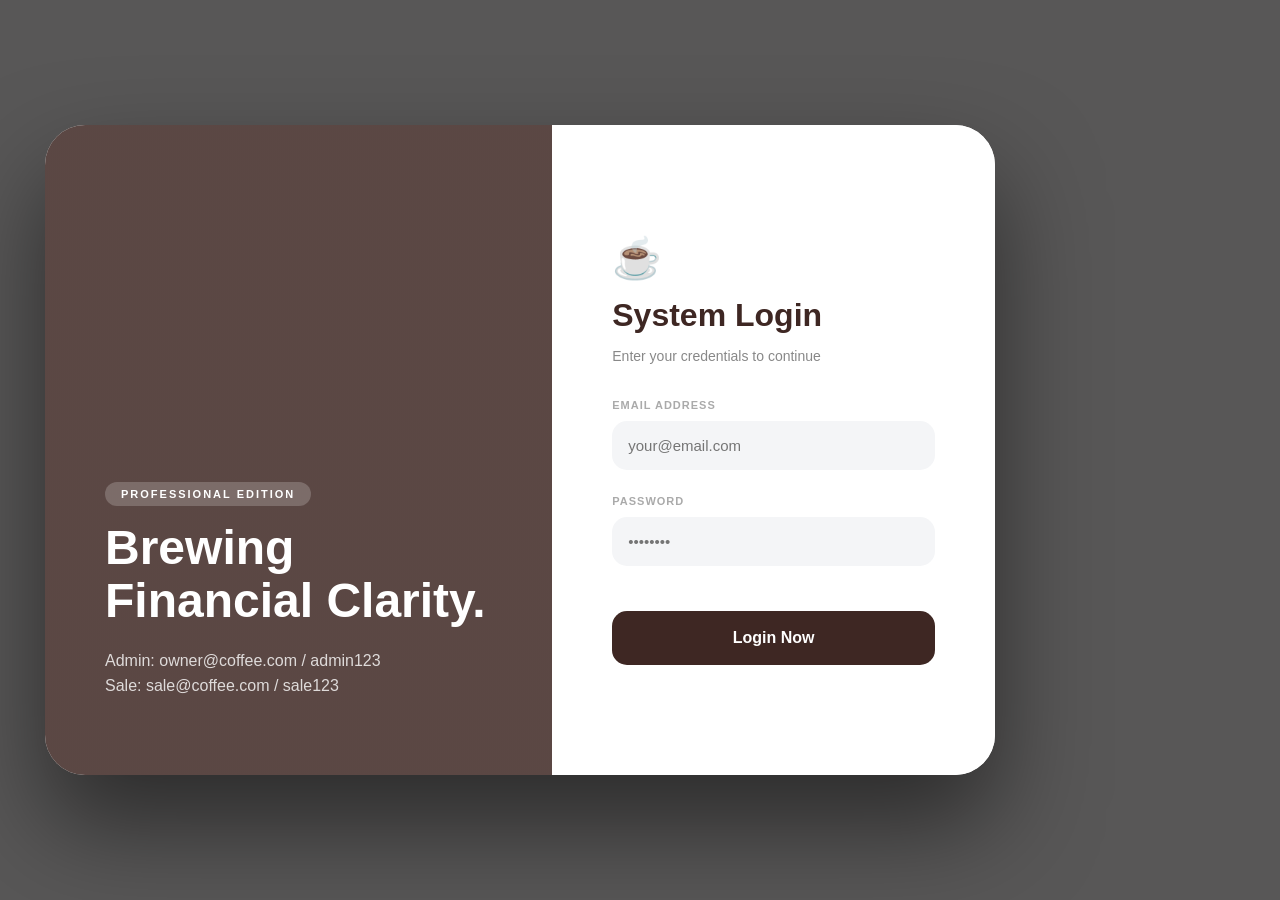
==== index.html @ 0434056c "Initial upload of Coffee Shop Analysis project" ====
<!DOCTYPE html>
<html lang="en">
<head>
    <meta charset="UTF-8">
    <meta name="viewport" content="width=device-width, initial-scale=1.0">
    <title>Coffee Cashflow - Submission System</title>
    <link rel="stylesheet" href="https://cdnjs.cloudflare.com/ajax/libs/font-awesome/6.4.0/css/all.min.css">
    <link rel="stylesheet" href="style.css">
    <link rel="stylesheet" href="side.css">
</head>
<body>
    <div class="overlay"></div>

    <div id="login-section" class="auth-container">
        <div class="premium-login-box">
            <div class="login-visual">
                <div class="visual-content">
                    <span class="brand-badge">Professional Edition</span>
                    <h2>Brewing Financial Clarity.</h2>
                    <p>Admin: owner@coffee.com / admin123<br>Sale: sale@coffee.com / sale123</p>
                </div>
            </div>
            <div class="login-form-area">
                <div class="form-inner">
                    <div class="logo-area">
                        <div class="coffee-icon">☕</div>
                        <h1>System Login</h1>
                        <p>Enter your credentials to continue</p>
                    </div>
                    <form id="loginForm">
                        <div class="form-group-premium">
                            <label>Email Address</label>
                            <div class="input-wrapper">
                                <input type="email" id="loginEmail" placeholder="your@email.com" required>
                            </div>
                        </div>
                        <div class="form-group-premium">
                            <label>Password</label>
                            <div class="input-wrapper">
                                <input type="password" id="loginPassword" placeholder="••••••••" required>
                            </div>
                        </div>
                        <button type="submit" class="btn-luxury">Login Now</button>
                    </form>
                </div>
            </div>
        </div>
    </div>

    <div id="sidebar-nav" class="sidebar hidden">
        <div class="user-profile">
            <img src="https://cdn-icons-png.flaticon.com/512/3135/3135715.png" alt="User">
            <span class="user-name" id="role-text">User</span>
        </div>
        <ul>
            <li><a href="javascript:void(0)" onclick="showSection('dashboard')"><i class="fa-solid fa-house"></i><span class="text">Dashboard</span></a></li>
            <li><a href="javascript:void(0)" onclick="showSection('expense-page')"><i class="fas fa-file-alt"></i><span class="text">Manage Expense</span></a></li>
            <li><a href="javascript:void(0)" onclick="showSection('income-page')"><i class="fas fa-file-invoice-dollar"></i><span class="text">Manage Income</span></a></li>
            <li><a href="javascript:void(0)" onclick="showSection('budget-page')"><i class="fas fa-wallet"></i> <span class="text">Manage Budget</span> </a></li>
            <li><a href="javascript:void(0)" onclick="showSection('report-page')"><i class="fas fa-paper-plane"></i><span class="text" id="report-link-text">Reports</span></a></li>
            <li><a href="javascript:void(0)" onclick="location.reload()"><i class="fas fa-sign-out-alt"></i><span class="text">Logout</span></a></li>
        </ul>
    </div>

    <div id="dashboard-section" class="hidden">
        
        <div id="dashboard" class="page-section active-section">
            <header class="dash-header">
                <h1 id="dash-title">Business Dashboard</h1>
                <p id="user-display">Logged in as Administrator</p>
            </header>
            <div class="card-grid">
                <div class="summary-card dark-espresso" id="balance-card"><h4>Current Balance</h4><p id="card-remaining">$0</p></div>
                <div class="summary-card caramel-brown"><h4>Total Expenses</h4><p id="card-total">$0</p></div>
                <div class="summary-card mocha-light"><h4>Total Income</h4><p id="card-income">$0</p></div>
                <div class="summary-card mocha-light"><h4>Budget</h4><p id="card-income">$1000000</p></div>
            </div>
            <div class="table-container">
                <h3>Recent Activity</h3>
                <table>
                    <thead><tr><th>Description</th><th>Category</th><th>Date</th><th>Payer</th><th>Amount</th></tr></thead>
                    <tbody id="expense-rows"></tbody>
                </table>
            </div>
        </div>
<!--expense-->
        <div id="expense-page" class="page-section">
            <div class="manage-expense-card">
                <h2 style="color: #3e2723;"><i class="fas fa-plus-circle"></i> Input Daily Expense Records</h2>
                <div class="action-bar" style="margin: 20px 0; display: flex; gap: 10px;">
                    <button class="btn-action btn-new" onclick="addNewRow()">+ Add Row</button>
                    <button class="btn-action btn-del" id="master-del-btn" onclick="deleteSelectedRows()">Remove Selected</button>
                </div>
                <form id="bulkExpenseForm" onsubmit="saveFromPage(event)">
                    <table class="premium-table">
                        <thead>
                            <tr>
                                <th style="width: 40px;"><input type="checkbox" id="selectAll" onclick="toggleSelectAll(this)"></th>
                                <th>Description</th><th>Category</th><th>Date</th><th>Payer</th><th>Amount ($)</th>
                            </tr>
                        </thead>
                        <tbody id="input-rows"></tbody>
                    </table>
                    <div style="margin-top: 30px; text-align: right;">
                        <button type="submit" class="btn-action btn-save">Confirm & Save Entries</button>
                    </div>
                </form>

                <hr style="margin: 50px 0; border: 0; border-top: 2px dashed #ddd;">
                <h2 style="color: #3e2723;"><i class="fas fa-history"></i> Current Expense Records</h2>
                <div class="table-container">
                    <table class="premium-table">
                        <thead>
                            <tr>
                                <th style="width: 40px;"></th>
                                <th>Description</th><th>Category</th><th>Date</th><th>Payer</th><th>Amount</th><th>Action</th>
                            </tr>
                        </thead>
                        <tbody id="history-rows-manage"></tbody>
                    </table>
                </div>
            </div>
        </div><!--expense-->
        <!--income-->
         <div id="income-page" class="page-section">
    <div class="manage-income-card">
        <h2 style="color: #3e2723;">
            <i class="fas fa-plus-circle"></i> Input Daily Income Records
        </h2>

        <div class="action-bar" style="margin: 20px 0; display: flex; gap: 10px;">
            <button class="btn-action btn-new" onclick="addNewIncomeRow()">+ Add Row</button>
            <button class="btn-action btn-del" id="master-del-btn" onclick="deleteSelectedIncomeRows()">Remove Selected</button>
        </div>

        <form id="bulkIncomeForm" onsubmit="saveIncomeFromPage(event)">
            <table class="premium-table">
                <thead>
                    <tr>
                        <th style="width: 40px;">
                            <input type="checkbox" id="selectAllIncome" onclick="toggleSelectAllIncome(this)">
                        </th>
                        <th>Description</th>
                        <th>Category</th>
                        <th>Date</th>
                        <th>Receiver</th>
                        <th>Amount ($)</th>
        
                    </tr>
                </thead>
                <tbody id="income-input-rows"></tbody>
            </table>

            <div style="margin-top: 30px; text-align: right;">
                <button type="submit" class="btn-action btn-save">
                    Confirm & Save Income
                </button>
            </div>
        </form>

        <hr style="margin: 50px 0; border: 0; border-top: 2px dashed #ddd;">

        <h2 style="color: #3e2723;">
            <i class="fas fa-history"></i> Current Income Records
        </h2>

        <div class="table-container">
            <table class="premium-table">
                <thead>
                    <tr>
                        <th style="width: 40px;"></th>
                        <th>Description</th>
                        <th>Category</th>
                        <th>Date</th>
                        <th>Receiver</th>
                        <th>Amount</th>
                        <th>Action</th>
                    </tr>
                </thead>
                <tbody id="income-history-rows"></tbody>
            </table>
        </div>
    </div>
</div>
<!--income-->

        <div id="report-page" class="page-section">
            <div class="report-container" id="report-content-area">
                </div>
        </div>
    </div>

    <script src="newscript.js"></script>
</body>
</html>
---- style.css ----
@import url('https://fonts.googleapis.com/css2?family=Poppins:wght@300;400;600;700&display=swap');

:root {
    --dark-coffee: #3e2723;
    --mid-coffee: #5d4037;
    --light-coffee: #8d6e63;
    --accent-coffee: #d7ccc8;
    --golden-oak: #b08968;
    --bg-soft: #fdfaf9;
}

* { box-sizing: border-box; }
body { font-family: 'Poppins', sans-serif; margin: 0; background: var(--bg-soft); overflow-x: hidden; }
.hidden { display: none !important; }

/* BACKGROUND OVERLAY */
.overlay { 
    position: fixed; top:0; left:0; width:100%; height:100%; 
    background: linear-gradient(rgba(0,0,0,0.65), rgba(0,0,0,0.65)), url('https://images.unsplash.com/photo-1495474472287-4d71bcdd2085?auto=format&fit=crop&w=1350&q=80'); 
    background-size: cover; z-index: -1; 
}

/* --- 1. PREMIUM SPLIT-SCREEN LOGIN --- */
.auth-container { height: 100vh; display: flex; justify-content: center; align-items: center; padding: 20px; }
.premium-login-box {
    display: flex;
    width: 1000px; 
    max-width: 95%;
    height: 650px;
    background: white;
    border-radius: 40px;
    overflow: hidden;
    box-shadow: 0 50px 100px rgba(0,0,0,0.5);
}

.login-visual {
    flex: 1.2;
    background: linear-gradient(rgba(62, 39, 35, 0.85), rgba(62, 39, 35, 0.85)), 
                url('https://images.unsplash.com/photo-1495474472287-4d71bcdd2085?auto=format&fit=crop&w=800&q=80');
    background-size: cover;
    background-position: center;
    padding: 60px;
    display: flex;
    align-items: flex-end;
    color: white;
}

.brand-badge {
    background: rgba(255,255,255,0.2);
    padding: 6px 16px;
    border-radius: 20px;
    font-size: 11px;
    letter-spacing: 2px;
    text-transform: uppercase;
    font-weight: 600;
}

.login-visual h2 { font-size: 48px; margin: 20px 0; line-height: 1.1; font-weight: 700; }
.login-visual p { opacity: 0.8; font-size: 16px; max-width: 320px; line-height: 1.6; }

.login-form-area { flex: 1; padding: 60px; display: flex; align-items: center; justify-content: center; background: white; }
.form-inner { width: 100%; max-width: 350px; }
.coffee-icon { font-size: 40px; margin-bottom: 15px; display: block; }
.form-inner h1 { font-size: 32px; color: var(--dark-coffee); margin: 0 0 10px 0; }
.form-inner p { color: #888; margin-bottom: 35px; font-size: 14px; }

.form-group-premium { margin-bottom: 25px; }
.form-group-premium label { font-size: 11px; font-weight: 700; color: #aaa; text-transform: uppercase; margin-bottom: 10px; display: block; letter-spacing: 1px; }
.input-wrapper input {
    width: 100%; padding: 16px; border: none; background: #f4f5f7; border-radius: 15px; font-size: 15px; outline: none; transition: 0.3s;
}
.input-wrapper input:focus { background: #eee; box-shadow: 0 0 0 3px rgba(62, 39, 35, 0.05); }

.btn-luxury {
    width: 100%; padding: 18px; background: var(--dark-coffee); color: white; border: none; border-radius: 15px; font-weight: 600; font-size: 16px; cursor: pointer; transition: 0.3s; margin-top: 20px;
}
.btn-luxury:hover { background: var(--mid-coffee); transform: translateY(-2px); box-shadow: 0 15px 30px rgba(62, 39, 35, 0.2); }
.form-footer { margin-top: 40px; font-size: 11px; color: #ccc; text-align: center; }

/* --- 2. DASHBOARD LAYOUT (CENTERED) --- */
.dashboard-wrapper { min-height: 100vh; display: flex; justify-content: center; align-items: center; padding: 40px 20px; }
.main-dashboard { width: 100%; max-width: 1100px; }
.dash-header { display: flex; justify-content: space-between; align-items: center; margin-bottom: 40px; }
.dash-header h1 { color: var(--dark-coffee); font-size: 32px; margin: 0; }
.logout-btn-top { background: var(--light-coffee); color: white; border: none; padding: 10px 25px; border-radius: 12px; cursor: pointer; font-weight: 600; transition: 0.3s; }
.logout-btn-top:hover { background: var(--dark-coffee); }

/* CARDS */
.card-grid { display: grid; grid-template-columns: repeat(4, 1fr); gap: 20px; margin-bottom: 40px; }
.summary-card { padding: 30px; border-radius: 25px; color: white; text-align: center; box-shadow: 0 10px 25px rgba(0,0,0,0.05); }
.summary-card h4 { margin: 0; font-size: 12px; text-transform: uppercase; opacity: 0.8; letter-spacing: 1px; }
.summary-card p { font-size: 26px; font-weight: bold; margin: 10px 0 0; }

.dark-espresso { background: #2b1d1a; }
.caramel-brown { background: #6f4e37; }
.mocha-light { background: #a67b5b; }
.creamy-latte { background: #d2b48c; color: #3e2723; }

/* TABLE */
.table-container { background: white; padding: 35px; border-radius: 30px; box-shadow: 0 10px 40px rgba(0,0,0,0.04); }
.table-header { display: flex; justify-content: space-between; align-items: center; margin-bottom: 25px; }
.add-expense-btn { background: var(--golden-oak); color: white; border: none; padding: 12px 28px; border-radius: 14px; cursor: pointer; font-weight: 600; transition: 0.3s; }
.add-expense-btn:hover { background: var(--dark-coffee); transform: scale(1.03); }

table { width: 100%; border-collapse: collapse; }
th { text-align: left; padding: 18px; color: #bbb; border-bottom: 2px solid #f8f8f8; font-size: 12px; text-transform: uppercase; letter-spacing: 1px; }
td { padding: 18px; border-bottom: 1px solid #fcfcfc; color: #444; font-size: 14px; }

/* --- 3. PREMIUM MODAL UI --- */
.modal { display: none; position: fixed; z-index: 2000; top: 0; left: 0; width: 100%; height: 100%; background: rgba(39, 25, 22, 0.75); backdrop-filter: blur(10px); }
.modal-content { background: white; width: 580px; margin: 50px auto; border-radius: 40px; box-shadow: 0 40px 80px rgba(0,0,0,0.4); animation: slideUp 0.5s ease-out; overflow: hidden; }
@keyframes slideUp { from { transform: translateY(50px); opacity: 0; } to { transform: translateY(0); opacity: 1; } }

.modal-header-premium { padding: 35px 45px; border-bottom: 1px solid #f5f5f5; display: flex; justify-content: space-between; align-items: center; }
.modal-title h2 { margin: 0; color: var(--dark-coffee); font-size: 24px; }
.modal-title p { margin: 6px 0 0; color: #aaa; font-size: 14px; }
.close-premium { font-size: 30px; color: #ddd; cursor: pointer; transition: 0.3s; }
.close-premium:hover { color: var(--dark-coffee); }

.modal-body-premium { padding: 35px 45px; }
.input-grid-premium { display: grid; grid-template-columns: 1fr 1fr; gap: 25px; margin-top: 25px; }
.input-field-premium { display: flex; flex-direction: column; gap: 10px; }
.input-field-premium label { font-size: 11px; font-weight: 700; color: var(--light-coffee); text-transform: uppercase; letter-spacing: 1px; }
.input-field-premium input, .input-field-premium select { padding: 16px; border: 1.5px solid #f0f0f0; border-radius: 18px; font-family: inherit; font-size: 14px; background: #fafafa; transition: 0.3s; }
.input-field-premium input:focus { outline: none; border-color: var(--golden-oak); background: #fff; }

.modal-footer-premium { padding: 35px 45px; background: #fbfbfb; display: flex; justify-content: flex-end; gap: 20px; border-top: 1px solid #f5f5f5; }
.btn-save-premium { background: var(--dark-coffee); color: white; border: none; padding: 16px 35px; border-radius: 16px; font-weight: 600; cursor: pointer; transition: 0.3s; }
.btn-save-premium:hover { background: #2b1d1a; transform: scale(1.02); box-shadow: 0 10px 20px rgba(0,0,0,0.1); }
.btn-cancel-premium { background: transparent; color: #bbb; border: none; cursor: pointer; font-weight: 600; font-size: 14px; }
/* --- New UI Sections Styling --- */
.page-section { 
    display: none; 
    width: 100%; 
    animation: fadeIn 0.4s ease-in-out;
}

.active-section { 
    display: block; 
}

@keyframes fadeIn {
    from { opacity: 0; transform: translateY(10px); }
    to { opacity: 1; transform: translateY(0); }
}

/* Manage Expense Page Styling */
.manage-expense-card {
    background: white;
    padding: 40px;
    border-radius: 35px;
    box-shadow: 0 15px 45px rgba(0,0,0,0.06);
    margin-top: 20px;
}

.expense-table-input {
    width: 100%;
    margin-top: 30px;
    border-spacing: 0 15px;
    border-collapse: separate;
}

.expense-table-input th {
    color: #999;
    font-size: 11px;
    text-transform: uppercase;
    padding: 10px 20px;
}

.expense-table-input td {
    background: #fdfaf9;
    padding: 15px 20px;
}

.expense-table-input td:first-child { border-radius: 15px 0 0 15px; }
.expense-table-input td:last-child { border-radius: 0 15px 15px 0; }

.expense-table-input input, .expense-table-input select {
    width: 100%;
    border: 1px solid #eee;
    padding: 12px;
    border-radius: 10px;
    background: white;
    font-family: inherit;
}
.income-row-checkbox { transform: scale(1.1);
     cursor: pointer; }

/* Report Page Styling */
.report-container {
    background: white;
    padding: 40px;
    border-radius: 35px;
}

.stats-row {
    display: grid;
    grid-template-columns: repeat(3, 1fr);
    gap: 25px;
    margin: 30px 0;
}

.stat-box {
    padding: 25px;
    border-radius: 20px;
    background: #fff;
    border: 1px solid #f0f0f0;
    transition: 0.3s;
}

.stat-box:hover {
    box-shadow: 0 10px 20px rgba(0,0,0,0.05);
    border-color: var(--light-coffee);
}
---- side.css ----
body { display: flex; background: #fdfaf9; margin: 0; font-family: 'Segoe UI', sans-serif; }
.sidebar { width: 70px; height: 100vh; background: #2b1d1a; position: fixed; left: 0; top: 0; transition: 0.3s; z-index: 1000; overflow: hidden; }
.sidebar:hover { width: 240px; }
#dashboard-section { margin-left: 70px; padding: 40px; transition: 0.3s; width: 100%; }
.sidebar:hover ~ #dashboard-section { margin-left: 240px; }

.sidebar .user-profile { display: flex; align-items: center; padding: 20px 15px; border-bottom: 1px solid rgba(255,255,255,0.1); }
.sidebar .user-profile img { width: 40px; height: 40px; border-radius: 8px; margin-right: 15px; }
.sidebar .user-name { color: white; white-space: nowrap; opacity: 0; transition: 0.3s; }
.sidebar:hover .user-name { opacity: 1; }

.sidebar ul { list-style: none; padding: 10px 0; }
.sidebar ul li a { text-decoration: none; color: #a9abbf; display: flex; align-items: center; padding: 15px 25px; transition: 0.3s; }
.sidebar ul li a i { font-size: 20px; min-width: 30px; }
.sidebar .text { margin-left: 15px; opacity: 0; transition: 0.3s; white-space: nowrap; }
.sidebar:hover .text { opacity: 1; }
.sidebar ul li a:hover { background: #6f4e37; color: white; }

.manage-expense-card, .report-container { background: white; padding: 40px; border-radius: 25px; box-shadow: 0 10px 30px rgba(0,0,0,0.05); }
.premium-table { width: 100%; border-collapse: collapse; }
.premium-table th { background: #5d4037; color: white; padding: 15px; text-align: left; }
.premium-table td { padding: 12px 15px; border-bottom: 1px solid #eee; }

.btn-action { border: none; padding: 12px 25px; border-radius: 10px; cursor: pointer; font-weight: 600; transition: 0.3s; }
.btn-new { background: #b08968; color: white; }
.btn-del { background: #e74c3c; color: white; }
.btn-save { background: #3e2723; color: white; }
.btn-action:hover { transform: translateY(-2px); box-shadow: 0 5px 15px rgba(0,0,0,0.1); }
.delete-icon-btn { background: #fee2e2; color: #ef4444; border: none; padding: 8px 12px; border-radius: 8px; cursor: pointer; }
.hidden { display: none !important; }
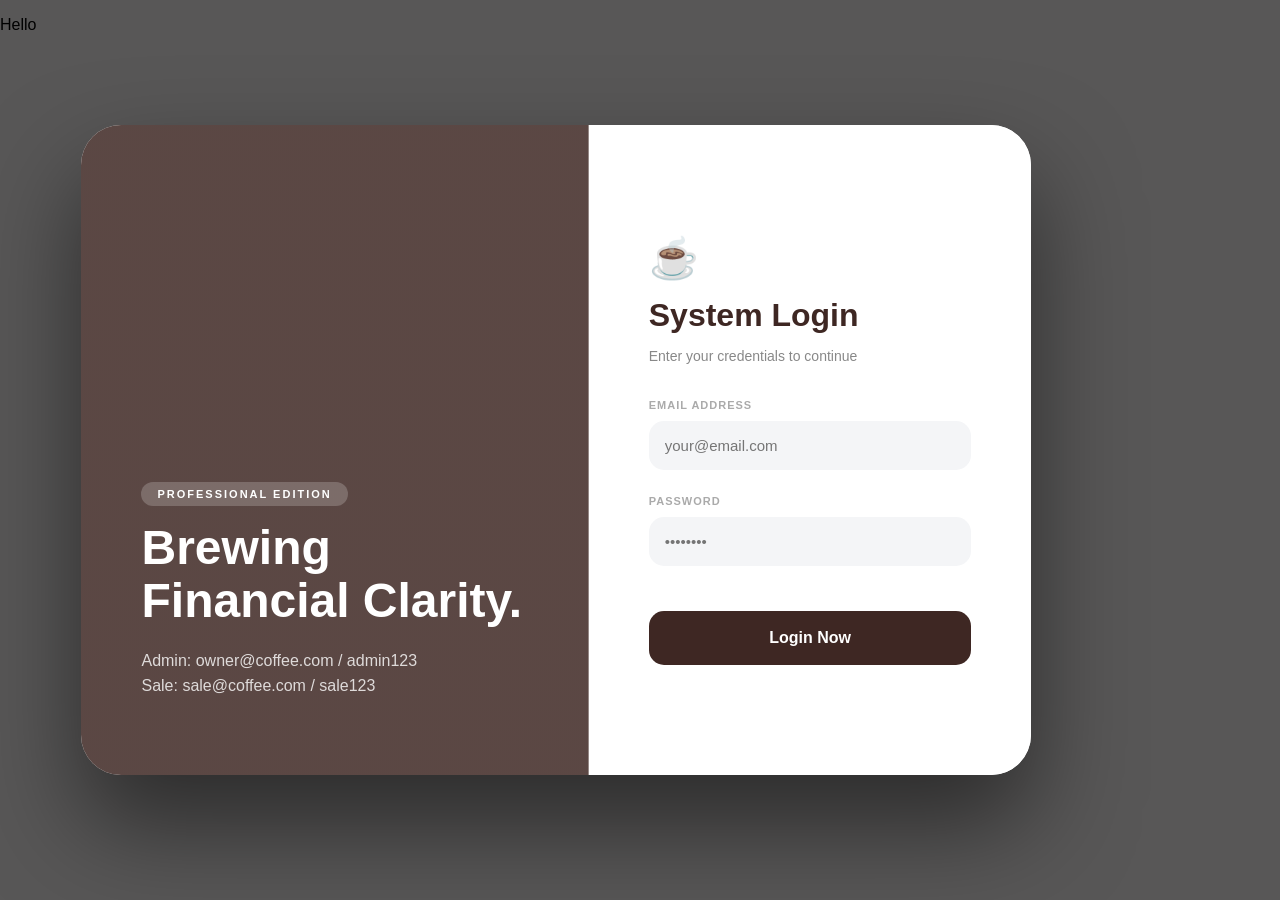
==== commit 4cf7a992: "changed comment in head" ====
--- a/index.html
+++ b/index.html
@@ -1,6 +1,7 @@
 <!DOCTYPE html>
 <html lang="en">
 <head>
+<p>Hello</p>
     <meta charset="UTF-8">
     <meta name="viewport" content="width=device-width, initial-scale=1.0">
     <title>Coffee Cashflow - Submission System</title>
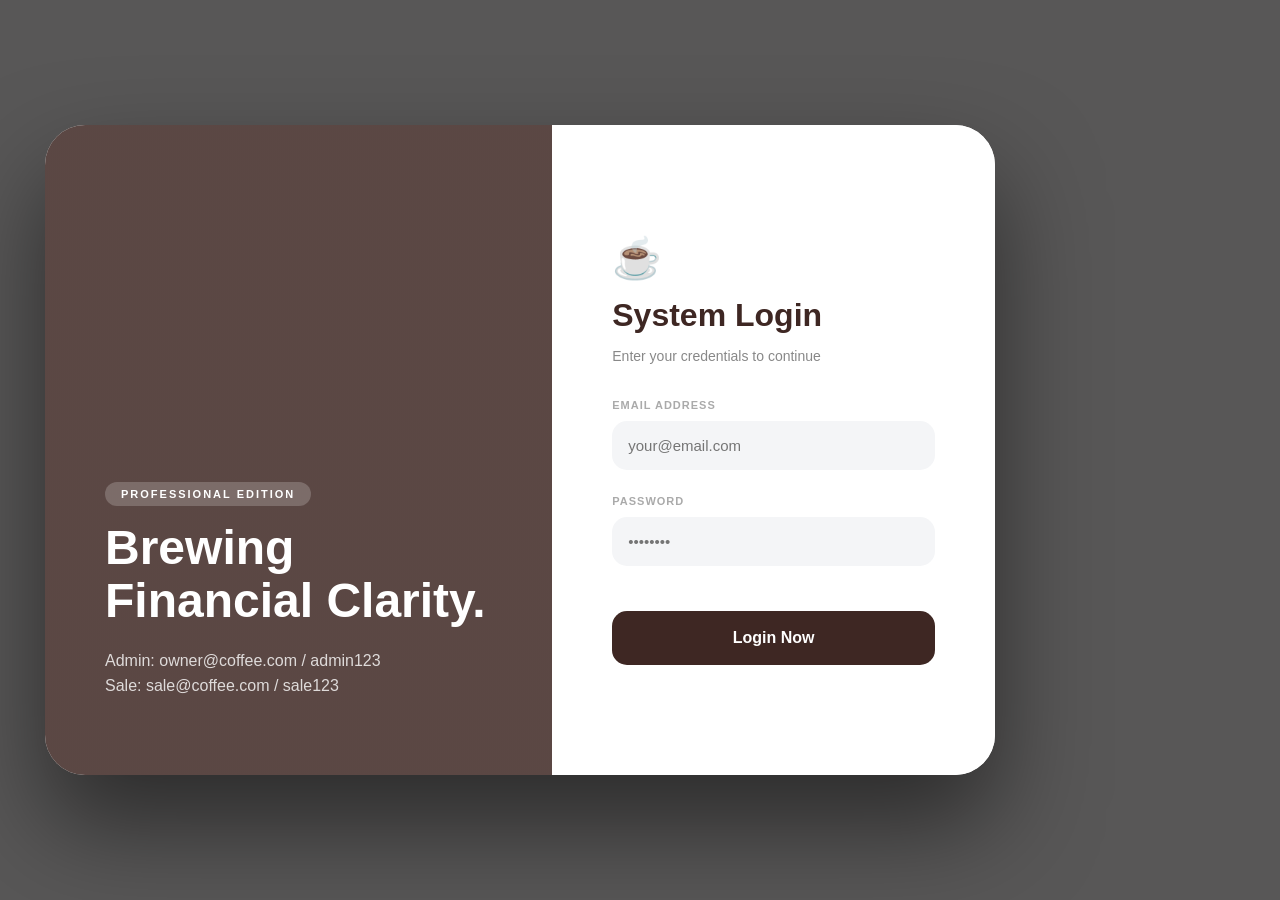
==== commit 3f2c5b58: "Update index.html" ====
--- a/index.html
+++ b/index.html
@@ -1,15 +1,20 @@
+
 <!DOCTYPE html>
 <html lang="en">
 <head>
-<p>Hello</p>
+
+
     <meta charset="UTF-8">
     <meta name="viewport" content="width=device-width, initial-scale=1.0">
     <title>Coffee Cashflow - Submission System</title>
+    
     <link rel="stylesheet" href="https://cdnjs.cloudflare.com/ajax/libs/font-awesome/6.4.0/css/all.min.css">
     <link rel="stylesheet" href="style.css">
     <link rel="stylesheet" href="side.css">
 </head>
+
 <body>
+    
     <div class="overlay"></div>
 
     <div id="login-section" class="auth-container">
@@ -21,6 +26,7 @@
                     <p>Admin: owner@coffee.com / admin123<br>Sale: sale@coffee.com / sale123</p>
                 </div>
             </div>
+         
             <div class="login-form-area">
                 <div class="form-inner">
                     <div class="logo-area">
@@ -55,11 +61,10 @@
         </div>
         <ul>
             <li><a href="javascript:void(0)" onclick="showSection('dashboard')"><i class="fa-solid fa-house"></i><span class="text">Dashboard</span></a></li>
-            <li><a href="javascript:void(0)" onclick="showSection('expense-page')"><i class="fas fa-file-alt"></i><span class="text">Manage Expense</span></a></li>
-            <li><a href="javascript:void(0)" onclick="showSection('income-page')"><i class="fas fa-file-invoice-dollar"></i><span class="text">Manage Income</span></a></li>
+            <li><a href="javascript:openCashEntry()"><i class="fas fa-file-alt"></i><span class="text">Manage cash entry</span></a></li>
             <li><a href="javascript:void(0)" onclick="showSection('budget-page')"><i class="fas fa-wallet"></i> <span class="text">Manage Budget</span> </a></li>
             <li><a href="javascript:void(0)" onclick="showSection('report-page')"><i class="fas fa-paper-plane"></i><span class="text" id="report-link-text">Reports</span></a></li>
-            <li><a href="javascript:void(0)" onclick="location.reload()"><i class="fas fa-sign-out-alt"></i><span class="text">Logout</span></a></li>
+            <li><a href="javascript:void(0)" onclick="logout()"><i class="fas fa-sign-out-alt"></i><span class="text">Logout</span></a></li>
         </ul>
     </div>
 
@@ -84,105 +89,10 @@
                 </table>
             </div>
         </div>
-<!--expense-->
-        <div id="expense-page" class="page-section">
-            <div class="manage-expense-card">
-                <h2 style="color: #3e2723;"><i class="fas fa-plus-circle"></i> Input Daily Expense Records</h2>
-                <div class="action-bar" style="margin: 20px 0; display: flex; gap: 10px;">
-                    <button class="btn-action btn-new" onclick="addNewRow()">+ Add Row</button>
-                    <button class="btn-action btn-del" id="master-del-btn" onclick="deleteSelectedRows()">Remove Selected</button>
-                </div>
-                <form id="bulkExpenseForm" onsubmit="saveFromPage(event)">
-                    <table class="premium-table">
-                        <thead>
-                            <tr>
-                                <th style="width: 40px;"><input type="checkbox" id="selectAll" onclick="toggleSelectAll(this)"></th>
-                                <th>Description</th><th>Category</th><th>Date</th><th>Payer</th><th>Amount ($)</th>
-                            </tr>
-                        </thead>
-                        <tbody id="input-rows"></tbody>
-                    </table>
-                    <div style="margin-top: 30px; text-align: right;">
-                        <button type="submit" class="btn-action btn-save">Confirm & Save Entries</button>
-                    </div>
-                </form>
-
-                <hr style="margin: 50px 0; border: 0; border-top: 2px dashed #ddd;">
-                <h2 style="color: #3e2723;"><i class="fas fa-history"></i> Current Expense Records</h2>
-                <div class="table-container">
-                    <table class="premium-table">
-                        <thead>
-                            <tr>
-                                <th style="width: 40px;"></th>
-                                <th>Description</th><th>Category</th><th>Date</th><th>Payer</th><th>Amount</th><th>Action</th>
-                            </tr>
-                        </thead>
-                        <tbody id="history-rows-manage"></tbody>
-                    </table>
-                </div>
-            </div>
-        </div><!--expense-->
+<!-- Expense page replaced by external app -->
+ 
         <!--income-->
-         <div id="income-page" class="page-section">
-    <div class="manage-income-card">
-        <h2 style="color: #3e2723;">
-            <i class="fas fa-plus-circle"></i> Input Daily Income Records
-        </h2>
-
-        <div class="action-bar" style="margin: 20px 0; display: flex; gap: 10px;">
-            <button class="btn-action btn-new" onclick="addNewIncomeRow()">+ Add Row</button>
-            <button class="btn-action btn-del" id="master-del-btn" onclick="deleteSelectedIncomeRows()">Remove Selected</button>
-        </div>
-
-        <form id="bulkIncomeForm" onsubmit="saveIncomeFromPage(event)">
-            <table class="premium-table">
-                <thead>
-                    <tr>
-                        <th style="width: 40px;">
-                            <input type="checkbox" id="selectAllIncome" onclick="toggleSelectAllIncome(this)">
-                        </th>
-                        <th>Description</th>
-                        <th>Category</th>
-                        <th>Date</th>
-                        <th>Receiver</th>
-                        <th>Amount ($)</th>
-        
-                    </tr>
-                </thead>
-                <tbody id="income-input-rows"></tbody>
-            </table>
-
-            <div style="margin-top: 30px; text-align: right;">
-                <button type="submit" class="btn-action btn-save">
-                    Confirm & Save Income
-                </button>
-            </div>
-        </form>
-
-        <hr style="margin: 50px 0; border: 0; border-top: 2px dashed #ddd;">
-
-        <h2 style="color: #3e2723;">
-            <i class="fas fa-history"></i> Current Income Records
-        </h2>
-
-        <div class="table-container">
-            <table class="premium-table">
-                <thead>
-                    <tr>
-                        <th style="width: 40px;"></th>
-                        <th>Description</th>
-                        <th>Category</th>
-                        <th>Date</th>
-                        <th>Receiver</th>
-                        <th>Amount</th>
-                        <th>Action</th>
-                    </tr>
-                </thead>
-                <tbody id="income-history-rows"></tbody>
-            </table>
-        </div>
-    </div>
-</div>
+      <!-- Sections for Expense and Income have been removed -->
 <!--income-->
 
         <div id="report-page" class="page-section">
@@ -192,5 +102,17 @@
     </div>
 
     <script src="newscript.js"></script>
+    <script>
+    function openCashEntry() {
+        const role = localStorage.getItem('coffee_user_role') || 'sale';
+        window.location.href = `http://127.0.0.1:5003/?role=${role}`;
+    }
+
+    function logout() {
+        localStorage.removeItem('coffee_user_role');
+        location.reload();
+    }
+</script>
+
 </body>
-</html>+</html>
--- a/style.css
+++ b/style.css
@@ -186,29 +186,130 @@
 .income-row-checkbox { transform: scale(1.1);
      cursor: pointer; }
 
-/* Report Page Styling */
+/* Report Page Styling - FULL FIX */
+.intel-report {
+    animation: fadeIn 0.5s ease-out;
+}
+
 .report-container {
     background: white;
-    padding: 40px;
-    border-radius: 35px;
-}
-
-.stats-row {
-    display: grid;
-    grid-template-columns: repeat(3, 1fr);
-    gap: 25px;
-    margin: 30px 0;
-}
-
-.stat-box {
+    padding: 30px;
+    border-radius: 25px;
+    box-shadow: 0 4px 15px rgba(0,0,0,0.05);
+}
+
+/* KPI Grid - Responsive 4 columns */
+.kpi-container {
+    display: grid; 
+    grid-template-columns: repeat(auto-fit, minmax(220px, 1fr)); 
+    gap: 20px; 
+    margin: 25px 0;
+}
+
+/* Intelligence Cards */
+.card {
+    background: #fff;
+    border: 1px solid #e1e4e8;
+    padding: 25px;
+    border-radius: 18px;
+    text-align: center;
+    transition: all 0.3s cubic-bezier(0.4, 0, 0.2, 1);
+    display: flex;
+    flex-direction: column;
+    justify-content: center;
+    box-shadow: 0 2px 5px rgba(0,0,0,0.02);
+}
+
+.card:hover {
+    transform: translateY(-5px);
+    box-shadow: 0 12px 24px rgba(0,0,0,0.1);
+    border-color: #4e73df;
+}
+
+.card h3 {
+    margin: 0;
+    color: #6a737d;
+    font-size: 0.75rem;
+    text-transform: uppercase;
+    letter-spacing: 1.2px;
+    font-weight: 600;
+}
+
+.card .value {
+    font-size: 1.8rem;
+    font-weight: 800;
+    margin-top: 10px;
+    color: #1f2328;
+}
+
+/* Chart Layout Adjustments */
+.chart-container {
+    display: flex;
+    gap: 20px;
+    flex-wrap: wrap;
+    margin-bottom: 30px;
+}
+
+.chart-box {
+    background: white;
     padding: 25px;
     border-radius: 20px;
-    background: #fff;
     border: 1px solid #f0f0f0;
-    transition: 0.3s;
-}
-
-.stat-box:hover {
-    box-shadow: 0 10px 20px rgba(0,0,0,0.05);
-    border-color: var(--light-coffee);
-}
+    box-shadow: 0 4px 12px rgba(0,0,0,0.03);
+    min-height: 380px; /* Gives Chart.js room to breathe */
+    flex: 1;
+}
+
+/* Date Filter Styling */
+.report-filters {
+    display: flex;
+    gap: 15px;
+    align-items: flex-end;
+    background: #f8f9fa;
+    padding: 20px;
+    border-radius: 15px;
+    border: 1px solid #eee;
+}
+
+.report-filters label {
+    font-size: 11px;
+    font-weight: 700;
+    color: #444;
+    margin-bottom: 6px;
+    display: block;
+}
+
+/* Fix the giant date boxes */
+.report-filters {
+    display: flex;
+    gap: 15px;
+    align-items: flex-end;
+    background: #f8f9fa;
+    padding: 20px;
+    border-radius: 15px;
+    border: 1px solid #eee;
+    flex-wrap: wrap; /* Allows wrapping on mobile */
+}
+
+.report-filters > div {
+    flex: 0 0 200px; /* Forces boxes to be exactly 200px wide */
+}
+
+.report-filters button {
+    flex: 0 0 180px; /* Keeps button size consistent */
+    height: 40px;
+}
+
+/* Prediction Result Cards */
+#predictionSummary {
+    margin-top: 20px;
+    display: none; /* Hidden until button is clicked */
+    grid-template-columns: repeat(auto-fit, minmax(200px, 1fr));
+    gap: 15px;
+}
+
+/* Animations */
+@keyframes fadeIn {
+    from { opacity: 0; transform: translateY(15px); }
+    to { opacity: 1; transform: translateY(0); }
+}
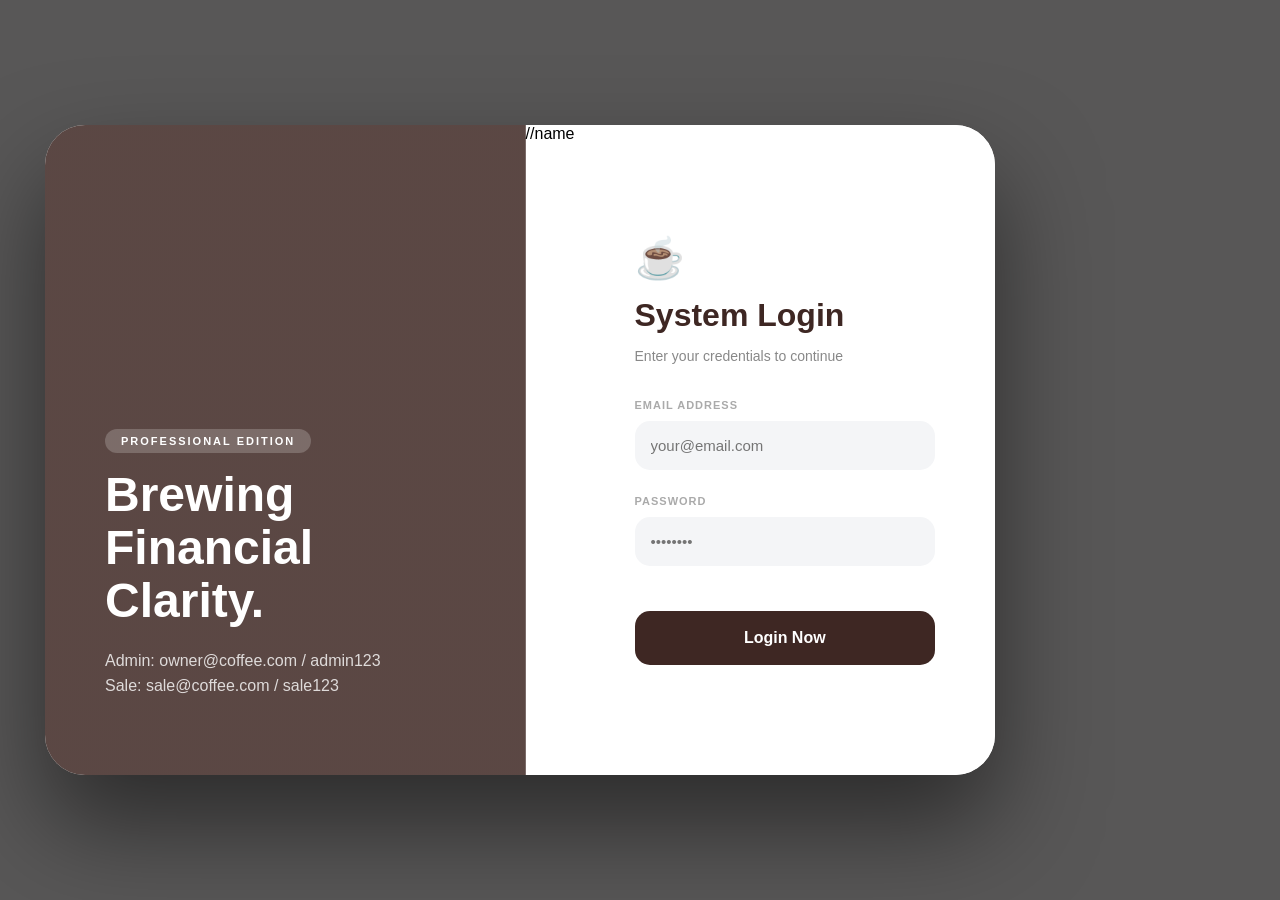
==== commit 6783dc07: "Update index.html" ====
--- a/index.html
+++ b/index.html
@@ -2,12 +2,11 @@
 <!DOCTYPE html>
 <html lang="en">
 <head>
-
+   
 
     <meta charset="UTF-8">
     <meta name="viewport" content="width=device-width, initial-scale=1.0">
     <title>Coffee Cashflow - Submission System</title>
-    
     <link rel="stylesheet" href="https://cdnjs.cloudflare.com/ajax/libs/font-awesome/6.4.0/css/all.min.css">
     <link rel="stylesheet" href="style.css">
     <link rel="stylesheet" href="side.css">
@@ -26,7 +25,7 @@
                     <p>Admin: owner@coffee.com / admin123<br>Sale: sale@coffee.com / sale123</p>
                 </div>
             </div>
-         
+            //name
             <div class="login-form-area">
                 <div class="form-inner">
                     <div class="logo-area">
@@ -61,10 +60,11 @@
         </div>
         <ul>
             <li><a href="javascript:void(0)" onclick="showSection('dashboard')"><i class="fa-solid fa-house"></i><span class="text">Dashboard</span></a></li>
-            <li><a href="javascript:openCashEntry()"><i class="fas fa-file-alt"></i><span class="text">Manage cash entry</span></a></li>
+            <li><a href="javascript:void(0)" onclick="showSection('expense-page')"><i class="fas fa-file-alt"></i><span class="text">Manage Expense</span></a></li>
+            <li><a href="javascript:void(0)" onclick="showSection('income-page')"><i class="fas fa-file-invoice-dollar"></i><span class="text">Manage Income</span></a></li>
             <li><a href="javascript:void(0)" onclick="showSection('budget-page')"><i class="fas fa-wallet"></i> <span class="text">Manage Budget</span> </a></li>
             <li><a href="javascript:void(0)" onclick="showSection('report-page')"><i class="fas fa-paper-plane"></i><span class="text" id="report-link-text">Reports</span></a></li>
-            <li><a href="javascript:void(0)" onclick="logout()"><i class="fas fa-sign-out-alt"></i><span class="text">Logout</span></a></li>
+            <li><a href="javascript:void(0)" onclick="location.reload()"><i class="fas fa-sign-out-alt"></i><span class="text">Logout</span></a></li>
         </ul>
     </div>
 
@@ -89,10 +89,105 @@
                 </table>
             </div>
         </div>
-<!-- Expense page replaced by external app -->
- 
+<!--expense-->
+        <div id="expense-page" class="page-section">
+            <div class="manage-expense-card">
+                <h2 style="color: #3e2723;"><i class="fas fa-plus-circle"></i> Input Daily Expense Records</h2>
+                <div class="action-bar" style="margin: 20px 0; display: flex; gap: 10px;">
+                    <button class="btn-action btn-new" onclick="addNewRow()">+ Add Row</button>
+                    <button class="btn-action btn-del" id="master-del-btn" onclick="deleteSelectedRows()">Remove Selected</button>
+                </div>
+                <form id="bulkExpenseForm" onsubmit="saveFromPage(event)">
+                    <table class="premium-table">
+                        <thead>
+                            <tr>
+                                <th style="width: 40px;"><input type="checkbox" id="selectAll" onclick="toggleSelectAll(this)"></th>
+                                <th>Description</th><th>Category</th><th>Date</th><th>Payer</th><th>Amount ($)</th>
+                            </tr>
+                        </thead>
+                        <tbody id="input-rows"></tbody>
+                    </table>
+                    <div style="margin-top: 30px; text-align: right;">
+                        <button type="submit" class="btn-action btn-save">Confirm & Save Entries</button>
+                    </div>
+                </form>
+
+                <hr style="margin: 50px 0; border: 0; border-top: 2px dashed #ddd;">
+                <h2 style="color: #3e2723;"><i class="fas fa-history"></i> Current Expense Records</h2>
+                <div class="table-container">
+                    <table class="premium-table">
+                        <thead>
+                            <tr>
+                                <th style="width: 40px;"></th>
+                                <th>Description</th><th>Category</th><th>Date</th><th>Payer</th><th>Amount</th><th>Action</th>
+                            </tr>
+                        </thead>
+                        <tbody id="history-rows-manage"></tbody>
+                    </table>
+                </div>
+            </div>
+        </div><!--expense-->
         <!--income-->
-      <!-- Sections for Expense and Income have been removed -->
+         <div id="income-page" class="page-section">
+    <div class="manage-income-card">
+        <h2 style="color: #3e2723;">
+            <i class="fas fa-plus-circle"></i> Input Daily Income Records
+        </h2>
+
+        <div class="action-bar" style="margin: 20px 0; display: flex; gap: 10px;">
+            <button class="btn-action btn-new" onclick="addNewIncomeRow()">+ Add Row</button>
+            <button class="btn-action btn-del" id="master-del-btn" onclick="deleteSelectedIncomeRows()">Remove Selected</button>
+        </div>
+
+        <form id="bulkIncomeForm" onsubmit="saveIncomeFromPage(event)">
+            <table class="premium-table">
+                <thead>
+                    <tr>
+                        <th style="width: 40px;">
+                            <input type="checkbox" id="selectAllIncome" onclick="toggleSelectAllIncome(this)">
+                        </th>
+                        <th>Description</th>
+                        <th>Category</th>
+                        <th>Date</th>
+                        <th>Receiver</th>
+                        <th>Amount ($)</th>
+        
+                    </tr>
+                </thead>
+                <tbody id="income-input-rows"></tbody>
+            </table>
+
+            <div style="margin-top: 30px; text-align: right;">
+                <button type="submit" class="btn-action btn-save">
+                    Confirm & Save Income
+                </button>
+            </div>
+        </form>
+
+        <hr style="margin: 50px 0; border: 0; border-top: 2px dashed #ddd;">
+
+        <h2 style="color: #3e2723;">
+            <i class="fas fa-history"></i> Current Income Records
+        </h2>
+
+        <div class="table-container">
+            <table class="premium-table">
+                <thead>
+                    <tr>
+                        <th style="width: 40px;"></th>
+                        <th>Description</th>
+                        <th>Category</th>
+                        <th>Date</th>
+                        <th>Receiver</th>
+                        <th>Amount</th>
+                        <th>Action</th>
+                    </tr>
+                </thead>
+                <tbody id="income-history-rows"></tbody>
+            </table>
+        </div>
+    </div>
+</div>
 <!--income-->
 
         <div id="report-page" class="page-section">
@@ -102,17 +197,5 @@
     </div>
 
     <script src="newscript.js"></script>
-    <script>
-    function openCashEntry() {
-        const role = localStorage.getItem('coffee_user_role') || 'sale';
-        window.location.href = `http://127.0.0.1:5003/?role=${role}`;
-    }
-
-    function logout() {
-        localStorage.removeItem('coffee_user_role');
-        location.reload();
-    }
-</script>
-
 </body>
 </html>
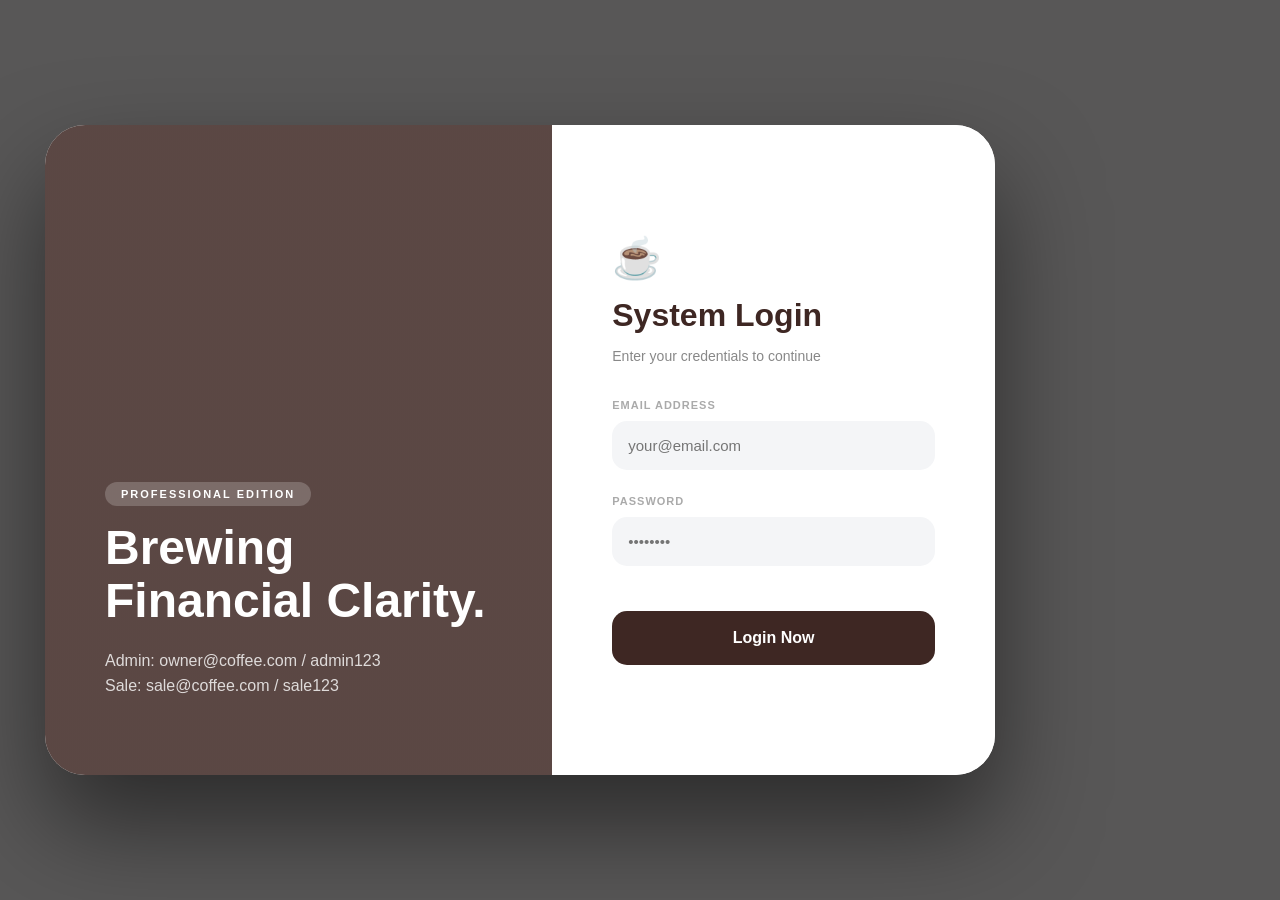
==== commit 311f07f8: "Merge branch 'master' into cash_entry" ====
--- a/index.html
+++ b/index.html
@@ -2,11 +2,13 @@
 <!DOCTYPE html>
 <html lang="en">
 <head>
+
    
 
     <meta charset="UTF-8">
     <meta name="viewport" content="width=device-width, initial-scale=1.0">
     <title>Coffee Cashflow - Submission System</title>
+    
     <link rel="stylesheet" href="https://cdnjs.cloudflare.com/ajax/libs/font-awesome/6.4.0/css/all.min.css">
     <link rel="stylesheet" href="style.css">
     <link rel="stylesheet" href="side.css">
@@ -25,7 +27,7 @@
                     <p>Admin: owner@coffee.com / admin123<br>Sale: sale@coffee.com / sale123</p>
                 </div>
             </div>
-            //name
+         
             <div class="login-form-area">
                 <div class="form-inner">
                     <div class="logo-area">
@@ -60,11 +62,10 @@
         </div>
         <ul>
             <li><a href="javascript:void(0)" onclick="showSection('dashboard')"><i class="fa-solid fa-house"></i><span class="text">Dashboard</span></a></li>
-            <li><a href="javascript:void(0)" onclick="showSection('expense-page')"><i class="fas fa-file-alt"></i><span class="text">Manage Expense</span></a></li>
-            <li><a href="javascript:void(0)" onclick="showSection('income-page')"><i class="fas fa-file-invoice-dollar"></i><span class="text">Manage Income</span></a></li>
+            <li><a href="javascript:openCashEntry()"><i class="fas fa-file-alt"></i><span class="text">Manage cash entry</span></a></li>
             <li><a href="javascript:void(0)" onclick="showSection('budget-page')"><i class="fas fa-wallet"></i> <span class="text">Manage Budget</span> </a></li>
             <li><a href="javascript:void(0)" onclick="showSection('report-page')"><i class="fas fa-paper-plane"></i><span class="text" id="report-link-text">Reports</span></a></li>
-            <li><a href="javascript:void(0)" onclick="location.reload()"><i class="fas fa-sign-out-alt"></i><span class="text">Logout</span></a></li>
+            <li><a href="javascript:void(0)" onclick="logout()"><i class="fas fa-sign-out-alt"></i><span class="text">Logout</span></a></li>
         </ul>
     </div>
 
@@ -89,105 +90,10 @@
                 </table>
             </div>
         </div>
-<!--expense-->
-        <div id="expense-page" class="page-section">
-            <div class="manage-expense-card">
-                <h2 style="color: #3e2723;"><i class="fas fa-plus-circle"></i> Input Daily Expense Records</h2>
-                <div class="action-bar" style="margin: 20px 0; display: flex; gap: 10px;">
-                    <button class="btn-action btn-new" onclick="addNewRow()">+ Add Row</button>
-                    <button class="btn-action btn-del" id="master-del-btn" onclick="deleteSelectedRows()">Remove Selected</button>
-                </div>
-                <form id="bulkExpenseForm" onsubmit="saveFromPage(event)">
-                    <table class="premium-table">
-                        <thead>
-                            <tr>
-                                <th style="width: 40px;"><input type="checkbox" id="selectAll" onclick="toggleSelectAll(this)"></th>
-                                <th>Description</th><th>Category</th><th>Date</th><th>Payer</th><th>Amount ($)</th>
-                            </tr>
-                        </thead>
-                        <tbody id="input-rows"></tbody>
-                    </table>
-                    <div style="margin-top: 30px; text-align: right;">
-                        <button type="submit" class="btn-action btn-save">Confirm & Save Entries</button>
-                    </div>
-                </form>
-
-                <hr style="margin: 50px 0; border: 0; border-top: 2px dashed #ddd;">
-                <h2 style="color: #3e2723;"><i class="fas fa-history"></i> Current Expense Records</h2>
-                <div class="table-container">
-                    <table class="premium-table">
-                        <thead>
-                            <tr>
-                                <th style="width: 40px;"></th>
-                                <th>Description</th><th>Category</th><th>Date</th><th>Payer</th><th>Amount</th><th>Action</th>
-                            </tr>
-                        </thead>
-                        <tbody id="history-rows-manage"></tbody>
-                    </table>
-                </div>
-            </div>
-        </div><!--expense-->
+<!-- Expense page replaced by external app -->
+ 
         <!--income-->
-         <div id="income-page" class="page-section">
-    <div class="manage-income-card">
-        <h2 style="color: #3e2723;">
-            <i class="fas fa-plus-circle"></i> Input Daily Income Records
-        </h2>
-
-        <div class="action-bar" style="margin: 20px 0; display: flex; gap: 10px;">
-            <button class="btn-action btn-new" onclick="addNewIncomeRow()">+ Add Row</button>
-            <button class="btn-action btn-del" id="master-del-btn" onclick="deleteSelectedIncomeRows()">Remove Selected</button>
-        </div>
-
-        <form id="bulkIncomeForm" onsubmit="saveIncomeFromPage(event)">
-            <table class="premium-table">
-                <thead>
-                    <tr>
-                        <th style="width: 40px;">
-                            <input type="checkbox" id="selectAllIncome" onclick="toggleSelectAllIncome(this)">
-                        </th>
-                        <th>Description</th>
-                        <th>Category</th>
-                        <th>Date</th>
-                        <th>Receiver</th>
-                        <th>Amount ($)</th>
-        
-                    </tr>
-                </thead>
-                <tbody id="income-input-rows"></tbody>
-            </table>
-
-            <div style="margin-top: 30px; text-align: right;">
-                <button type="submit" class="btn-action btn-save">
-                    Confirm & Save Income
-                </button>
-            </div>
-        </form>
-
-        <hr style="margin: 50px 0; border: 0; border-top: 2px dashed #ddd;">
-
-        <h2 style="color: #3e2723;">
-            <i class="fas fa-history"></i> Current Income Records
-        </h2>
-
-        <div class="table-container">
-            <table class="premium-table">
-                <thead>
-                    <tr>
-                        <th style="width: 40px;"></th>
-                        <th>Description</th>
-                        <th>Category</th>
-                        <th>Date</th>
-                        <th>Receiver</th>
-                        <th>Amount</th>
-                        <th>Action</th>
-                    </tr>
-                </thead>
-                <tbody id="income-history-rows"></tbody>
-            </table>
-        </div>
-    </div>
-</div>
+      <!-- Sections for Expense and Income have been removed -->
 <!--income-->
 
         <div id="report-page" class="page-section">
@@ -197,5 +103,17 @@
     </div>
 
     <script src="newscript.js"></script>
+    <script>
+    function openCashEntry() {
+        const role = localStorage.getItem('coffee_user_role') || 'sale';
+        window.location.href = `http://127.0.0.1:5003/?role=${role}`;
+    }
+
+    function logout() {
+        localStorage.removeItem('coffee_user_role');
+        location.reload();
+    }
+</script>
+
 </body>
 </html>
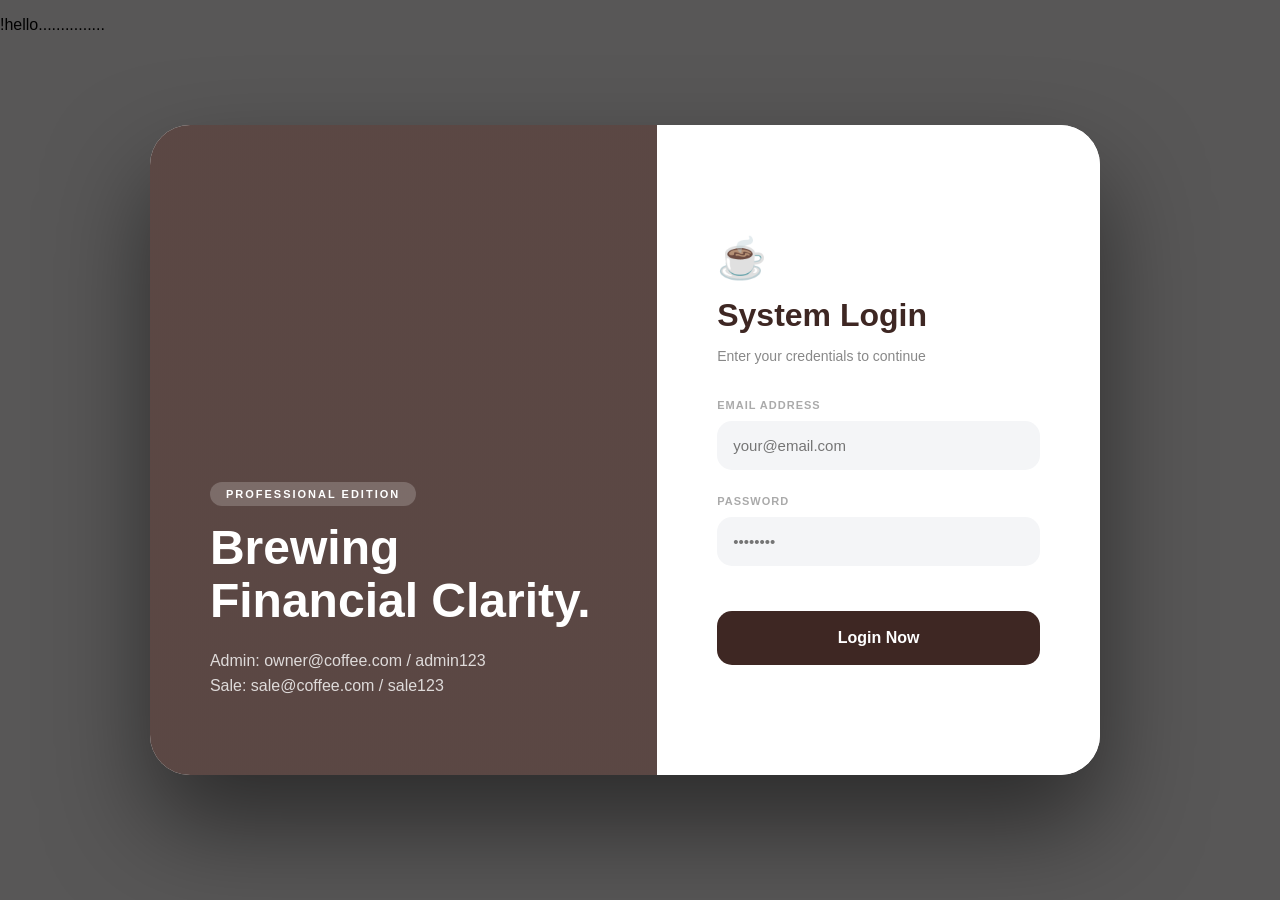
==== commit 6a4e6f21: "test changed" ====
--- a/index.html
+++ b/index.html
@@ -3,8 +3,7 @@
 <html lang="en">
 <head>
 
-   
-
+<p>!hello...............</p>
     <meta charset="UTF-8">
     <meta name="viewport" content="width=device-width, initial-scale=1.0">
     <title>Coffee Cashflow - Submission System</title>
--- a/style.css
+++ b/style.css
@@ -186,130 +186,29 @@
 .income-row-checkbox { transform: scale(1.1);
      cursor: pointer; }
 
-/* Report Page Styling - FULL FIX */
-.intel-report {
-    animation: fadeIn 0.5s ease-out;
-}
-
+/* Report Page Styling */
 .report-container {
     background: white;
-    padding: 30px;
-    border-radius: 25px;
-    box-shadow: 0 4px 15px rgba(0,0,0,0.05);
-}
-
-/* KPI Grid - Responsive 4 columns */
-.kpi-container {
-    display: grid; 
-    grid-template-columns: repeat(auto-fit, minmax(220px, 1fr)); 
-    gap: 20px; 
-    margin: 25px 0;
-}
-
-/* Intelligence Cards */
-.card {
-    background: #fff;
-    border: 1px solid #e1e4e8;
-    padding: 25px;
-    border-radius: 18px;
-    text-align: center;
-    transition: all 0.3s cubic-bezier(0.4, 0, 0.2, 1);
-    display: flex;
-    flex-direction: column;
-    justify-content: center;
-    box-shadow: 0 2px 5px rgba(0,0,0,0.02);
-}
-
-.card:hover {
-    transform: translateY(-5px);
-    box-shadow: 0 12px 24px rgba(0,0,0,0.1);
-    border-color: #4e73df;
-}
-
-.card h3 {
-    margin: 0;
-    color: #6a737d;
-    font-size: 0.75rem;
-    text-transform: uppercase;
-    letter-spacing: 1.2px;
-    font-weight: 600;
-}
-
-.card .value {
-    font-size: 1.8rem;
-    font-weight: 800;
-    margin-top: 10px;
-    color: #1f2328;
-}
-
-/* Chart Layout Adjustments */
-.chart-container {
-    display: flex;
-    gap: 20px;
-    flex-wrap: wrap;
-    margin-bottom: 30px;
-}
-
-.chart-box {
-    background: white;
+    padding: 40px;
+    border-radius: 35px;
+}
+
+.stats-row {
+    display: grid;
+    grid-template-columns: repeat(3, 1fr);
+    gap: 25px;
+    margin: 30px 0;
+}
+
+.stat-box {
     padding: 25px;
     border-radius: 20px;
+    background: #fff;
     border: 1px solid #f0f0f0;
-    box-shadow: 0 4px 12px rgba(0,0,0,0.03);
-    min-height: 380px; /* Gives Chart.js room to breathe */
-    flex: 1;
-}
-
-/* Date Filter Styling */
-.report-filters {
-    display: flex;
-    gap: 15px;
-    align-items: flex-end;
-    background: #f8f9fa;
-    padding: 20px;
-    border-radius: 15px;
-    border: 1px solid #eee;
-}
-
-.report-filters label {
-    font-size: 11px;
-    font-weight: 700;
-    color: #444;
-    margin-bottom: 6px;
-    display: block;
-}
-
-/* Fix the giant date boxes */
-.report-filters {
-    display: flex;
-    gap: 15px;
-    align-items: flex-end;
-    background: #f8f9fa;
-    padding: 20px;
-    border-radius: 15px;
-    border: 1px solid #eee;
-    flex-wrap: wrap; /* Allows wrapping on mobile */
-}
-
-.report-filters > div {
-    flex: 0 0 200px; /* Forces boxes to be exactly 200px wide */
-}
-
-.report-filters button {
-    flex: 0 0 180px; /* Keeps button size consistent */
-    height: 40px;
-}
-
-/* Prediction Result Cards */
-#predictionSummary {
-    margin-top: 20px;
-    display: none; /* Hidden until button is clicked */
-    grid-template-columns: repeat(auto-fit, minmax(200px, 1fr));
-    gap: 15px;
-}
-
-/* Animations */
-@keyframes fadeIn {
-    from { opacity: 0; transform: translateY(15px); }
-    to { opacity: 1; transform: translateY(0); }
-}+    transition: 0.3s;
+}
+
+.stat-box:hover {
+    box-shadow: 0 10px 20px rgba(0,0,0,0.05);
+    border-color: var(--light-coffee);
+}
